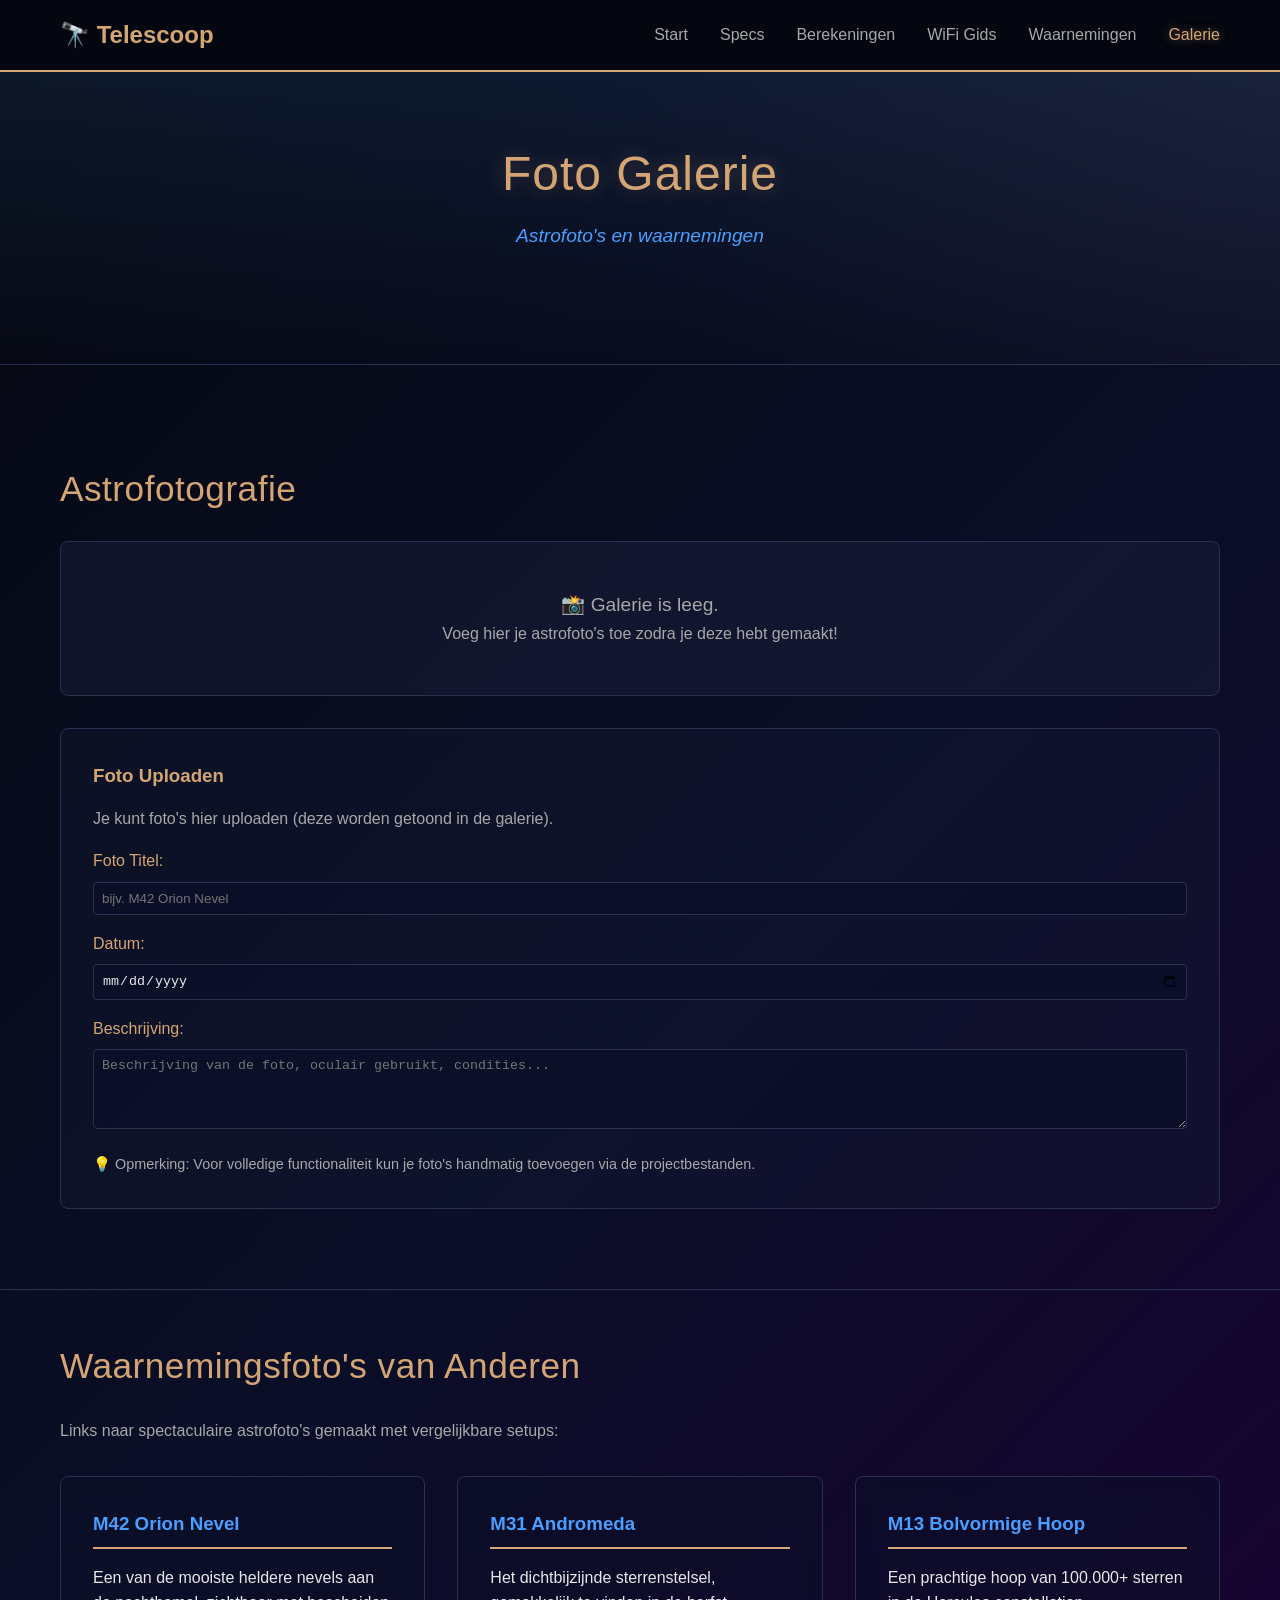
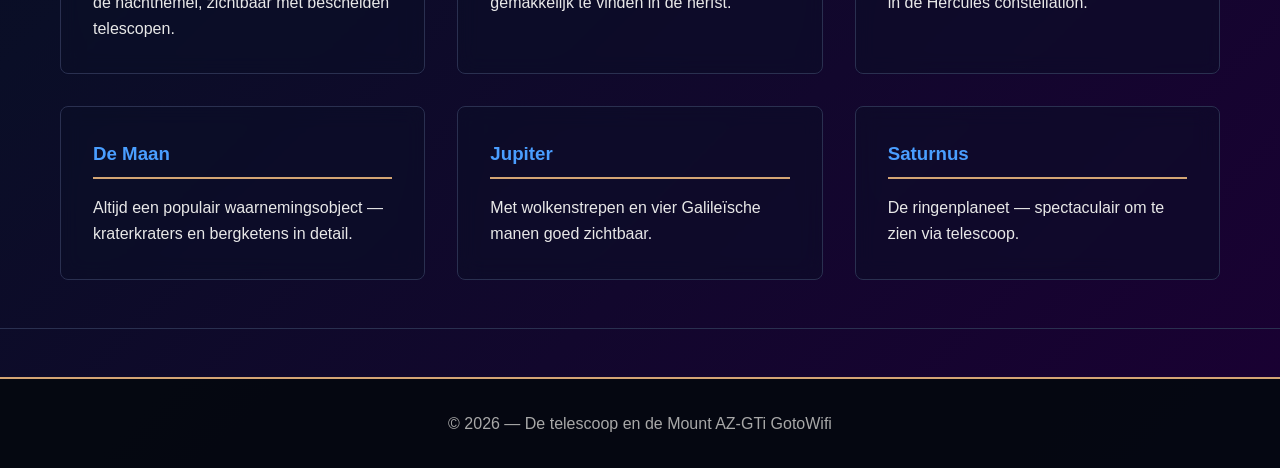
==== galerie.html @ b5322a61 "Initial telescoop-azgti site setup - Startpagina met specs overzicht - Berekeningen pagina (vergroti" ====
﻿<!DOCTYPE html>
<html lang="nl">
<head>
    <meta charset="UTF-8">
    <meta name="viewport" content="width=device-width, initial-scale=1.0">
    <title>Galerie — De telescoop en de Mount AZ-GTi GotoWifi</title>
    <link rel="stylesheet" href="css/style.css">
</head>
<body>
    <nav class="navbar">
        <div class="container">
            <div class="logo">🔭 Telescoop</div>
            <ul class="nav-links">
                <li><a href="index.html">Start</a></li>
                <li><a href="specs.html">Specs</a></li>
                <li><a href="berekeningen.html">Berekeningen</a></li>
                <li><a href="wifi-gids.html">WiFi Gids</a></li>
                <li><a href="waarnemingen.html">Waarnemingen</a></li>
                <li><a href="galerie.html" class="active">Galerie</a></li>
            </ul>
        </div>
    </nav>

    <header class="hero">
        <div class="container">
            <h1>Foto Galerie</h1>
            <p class="subtitle">Astrofoto's en waarnemingen</p>
        </div>
    </header>

    <main>
        <section>
            <div class="container">
                <h2>Astrofotografie</h2>

                <div style="background: rgba(26, 31, 58, 0.5); border: 1px solid var(--border-color); border-radius: 8px; padding: 3rem; text-align: center; color: var(--text-muted);">
                    <p style="font-size: 1.2rem;">📸 Galerie is leeg.</p>
                    <p>Voeg hier je astrofoto's toe zodra je deze hebt gemaakt!</p>
                </div>

                <div style="margin-top: 2rem; background: rgba(26, 31, 58, 0.3); border: 1px solid var(--border-color); border-radius: 8px; padding: 2rem;">
                    <h3 style="margin-bottom: 1rem; color: var(--accent-gold);">Foto Uploaden</h3>
                    <p style="color: var(--text-muted); margin-bottom: 1rem;">Je kunt foto's hier uploaden (deze worden getoond in de galerie).</p>
                    
                    <form id="photoForm" style="display: grid; gap: 1rem;">
                        <div>
                            <label for="photoTitle" style="display: block; margin-bottom: 0.5rem; color: var(--accent-gold);">Foto Titel:</label>
                            <input type="text" id="photoTitle" name="photoTitle" placeholder="bijv. M42 Orion Nevel" style="width: 100%; padding: 0.5rem; background: rgba(10, 14, 39, 0.8); border: 1px solid var(--border-color); color: var(--text-light); border-radius: 4px;">
                        </div>

                        <div>
                            <label for="photoDate" style="display: block; margin-bottom: 0.5rem; color: var(--accent-gold);">Datum:</label>
                            <input type="date" id="photoDate" name="photoDate" style="width: 100%; padding: 0.5rem; background: rgba(10, 14, 39, 0.8); border: 1px solid var(--border-color); color: var(--text-light); border-radius: 4px;">
                        </div>

                        <div>
                            <label for="photoDescription" style="display: block; margin-bottom: 0.5rem; color: var(--accent-gold);">Beschrijving:</label>
                            <textarea id="photoDescription" name="photoDescription" placeholder="Beschrijving van de foto, oculair gebruikt, condities..." style="width: 100%; padding: 0.5rem; background: rgba(10, 14, 39, 0.8); border: 1px solid var(--border-color); color: var(--text-light); border-radius: 4px; min-height: 80px;"></textarea>
                        </div>

                        <p style="font-size: 0.9rem; color: var(--text-muted);">💡 Opmerking: Voor volledige functionaliteit kun je foto's handmatig toevoegen via de projectbestanden.</p>
                    </form>
                </div>

                <div id="galleryList" style="margin-top: 2rem;"></div>
            </div>
        </section>

        <section>
            <div class="container">
                <h2>Waarnemingsfoto's van Anderen</h2>
                <p style="color: var(--text-muted); margin-bottom: 2rem;">Links naar spectaculaire astrofoto's gemaakt met vergelijkbare setups:</p>

                <div class="info-grid">
                    <div class="info-card">
                        <h3>M42 Orion Nevel</h3>
                        <p>Een van de mooiste heldere nevels aan de nachthemel, zichtbaar met bescheiden telescopen.</p>
                    </div>

                    <div class="info-card">
                        <h3>M31 Andromeda</h3>
                        <p>Het dichtbijzijnde sterrenstelsel, gemakkelijk te vinden in de herfst.</p>
                    </div>

                    <div class="info-card">
                        <h3>M13 Bolvormige Hoop</h3>
                        <p>Een prachtige hoop van 100.000+ sterren in de Hercules constellation.</p>
                    </div>

                    <div class="info-card">
                        <h3>De Maan</h3>
                        <p>Altijd een populair waarnemingsobject — kraterkraters en bergketens in detail.</p>
                    </div>

                    <div class="info-card">
                        <h3>Jupiter</h3>
                        <p>Met wolkenstrepen en vier Galileïsche manen goed zichtbaar.</p>
                    </div>

                    <div class="info-card">
                        <h3>Saturnus</h3>
                        <p>De ringenplaneet — spectaculair om te zien via telescoop.</p>
                    </div>
                </div>
            </div>
        </section>
    </main>

    <footer class="footer">
        <div class="container">
            <p>&copy; 2026 — De telescoop en de Mount AZ-GTi GotoWifi</p>
        </div>
    </footer>

    <script src="js/script.js"></script>
</body>
</html>
---- css/style.css ----
/* ===== DONKER NACHTMODUS THEMA ===== */

:root {
    --bg-dark: #0a0e27;
    --bg-darker: #050810;
    --bg-card: #1a1f3a;
    --accent-gold: #d4a574;
    --accent-blue: #4a9eff;
    --text-light: #e8e8e8;
    --text-muted: #a8a8a8;
    --border-color: #2a3050;
    --hover-bg: #242d4a;
}

* {
    margin: 0;
    padding: 0;
    box-sizing: border-box;
}

html {
    scroll-behavior: smooth;
}

body {
    font-family: 'Segoe UI', Tahoma, Geneva, Verdana, sans-serif;
    background: linear-gradient(135deg, var(--bg-darker) 0%, var(--bg-dark) 50%, #1a0033 100%);
    color: var(--text-light);
    line-height: 1.6;
    min-height: 100vh;
    display: flex;
    flex-direction: column;
}

.container {
    max-width: 1200px;
    margin: 0 auto;
    padding: 0 20px;
}

/* ===== NAVIGATIE ===== */

.navbar {
    background: rgba(5, 8, 16, 0.95);
    border-bottom: 2px solid var(--accent-gold);
    padding: 1rem 0;
    position: sticky;
    top: 0;
    z-index: 1000;
}

.navbar .container {
    display: flex;
    justify-content: space-between;
    align-items: center;
}

.logo {
    font-size: 1.5rem;
    font-weight: bold;
    color: var(--accent-gold);
}

.nav-links {
    display: flex;
    list-style: none;
    gap: 2rem;
}

.nav-links a {
    color: var(--text-muted);
    text-decoration: none;
    transition: color 0.3s ease;
    font-weight: 500;
}

.nav-links a:hover,
.nav-links a.active {
    color: var(--accent-gold);
    text-shadow: 0 0 10px rgba(212, 165, 116, 0.5);
}

/* ===== HERO SECTIE ===== */

.hero {
    background: linear-gradient(180deg, rgba(74, 158, 255, 0.1) 0%, transparent 100%),
                radial-gradient(circle at top right, rgba(212, 165, 116, 0.05) 0%, transparent 50%);
    padding: 4rem 0;
    text-align: center;
    border-bottom: 1px solid var(--border-color);
}

.hero h1 {
    font-size: 3rem;
    margin-bottom: 0.5rem;
    color: var(--accent-gold);
    text-shadow: 0 0 20px rgba(212, 165, 116, 0.3);
    font-weight: 300;
    letter-spacing: 1px;
}

.subtitle {
    font-size: 1.2rem;
    color: var(--accent-blue);
    margin-bottom: 3rem;
    font-style: italic;
}

.hero-specs {
    display: grid;
    grid-template-columns: repeat(auto-fit, minmax(250px, 1fr));
    gap: 2rem;
    margin-top: 2rem;
}

.spec-box {
    background: rgba(26, 31, 58, 0.6);
    border: 1px solid var(--border-color);
    border-radius: 8px;
    padding: 2rem;
    transition: all 0.3s ease;
    backdrop-filter: blur(10px);
}

.spec-box:hover {
    background: rgba(26, 31, 58, 0.9);
    border-color: var(--accent-gold);
    transform: translateY(-5px);
    box-shadow: 0 10px 30px rgba(212, 165, 116, 0.1);
}

.spec-icon {
    font-size: 2.5rem;
    margin-bottom: 1rem;
}

.spec-box h3 {
    color: var(--accent-gold);
    margin-bottom: 0.5rem;
}

.spec-box p {
    color: var(--text-muted);
    font-size: 0.95rem;
}

/* ===== MAIN CONTENT ===== */

main {
    flex: 1;
    padding: 3rem 0;
}

section {
    padding: 3rem 0;
    border-bottom: 1px solid var(--border-color);
}

h2 {
    font-size: 2.2rem;
    margin-bottom: 1.5rem;
    color: var(--accent-gold);
    font-weight: 300;
    letter-spacing: 0.5px;
}

h3 {
    color: var(--accent-blue);
    margin-bottom: 1rem;
}

/* ===== INTRO SECTIE ===== */

.intro {
    max-width: 800px;
    margin-left: auto;
    margin-right: auto;
}

.feature-list {
    list-style: none;
    margin-left: 0;
}

.feature-list li {
    padding: 0.75rem 0 0.75rem 2rem;
    position: relative;
    color: var(--text-muted);
}

.feature-list li::before {
    content: "✦";
    position: absolute;
    left: 0;
    color: var(--accent-gold);
    font-weight: bold;
}

/* ===== INFO GRID ===== */

.quick-info {
    background: rgba(26, 31, 58, 0.3);
}

.info-grid {
    display: grid;
    grid-template-columns: repeat(auto-fit, minmax(300px, 1fr));
    gap: 2rem;
}

.info-card {
    background: rgba(10, 14, 39, 0.5);
    border: 1px solid var(--border-color);
    border-radius: 8px;
    padding: 2rem;
    backdrop-filter: blur(10px);
    transition: all 0.3s ease;
}

.info-card:hover {
    background: rgba(26, 31, 58, 0.6);
    border-color: var(--accent-blue);
    box-shadow: 0 8px 20px rgba(74, 158, 255, 0.1);
}

.info-card h3 {
    color: var(--accent-blue);
    margin-bottom: 1rem;
    border-bottom: 2px solid var(--accent-gold);
    padding-bottom: 0.5rem;
}

.info-card ul {
    list-style: none;
}

.info-card li {
    padding: 0.5rem 0;
    color: var(--text-muted);
    padding-left: 1.5rem;
    position: relative;
}

.info-card li::before {
    content: "›";
    position: absolute;
    left: 0;
    color: var(--accent-gold);
    font-weight: bold;
    font-size: 1.2rem;
}

/* ===== CTA SECTIE ===== */

.cta {
    text-align: center;
    background: linear-gradient(135deg, rgba(74, 158, 255, 0.05) 0%, rgba(212, 165, 116, 0.05) 100%);
}

.cta-buttons {
    display: flex;
    gap: 1rem;
    justify-content: center;
    flex-wrap: wrap;
    margin-top: 2rem;
}

.btn {
    padding: 0.75rem 2rem;
    border-radius: 4px;
    text-decoration: none;
    font-weight: 500;
    transition: all 0.3s ease;
    border: 2px solid transparent;
    cursor: pointer;
}

.btn-primary {
    background: var(--accent-gold);
    color: var(--bg-dark);
    border-color: var(--accent-gold);
}

.btn-primary:hover {
    background: transparent;
    color: var(--accent-gold);
    box-shadow: 0 0 15px rgba(212, 165, 116, 0.3);
}

.btn-secondary {
    background: transparent;
    color: var(--accent-blue);
    border-color: var(--accent-blue);
}

.btn-secondary:hover {
    background: var(--accent-blue);
    color: var(--bg-dark);
    box-shadow: 0 0 15px rgba(74, 158, 255, 0.3);
}

/* ===== FOOTER ===== */

.footer {
    background: rgba(5, 8, 16, 0.95);
    border-top: 2px solid var(--accent-gold);
    padding: 2rem 0;
    text-align: center;
    color: var(--text-muted);
    margin-top: auto;
}

/* ===== RESPONSIVE ===== */

@media (max-width: 768px) {
    .hero h1 {
        font-size: 2rem;
    }

    .subtitle {
        font-size: 1rem;
    }

    .nav-links {
        gap: 1rem;
        font-size: 0.9rem;
    }

    h2 {
        font-size: 1.8rem;
    }

    .hero-specs {
        grid-template-columns: 1fr;
    }

    .info-grid {
        grid-template-columns: 1fr;
    }

    .cta-buttons {
        flex-direction: column;
    }

    .btn {
        width: 100%;
    }
}

/* ===== SCROLLBAR ===== */

::-webkit-scrollbar {
    width: 10px;
}

::-webkit-scrollbar-track {
    background: var(--bg-dark);
}

::-webkit-scrollbar-thumb {
    background: var(--accent-gold);
    border-radius: 5px;
}

::-webkit-scrollbar-thumb:hover {
    background: var(--accent-blue);
}
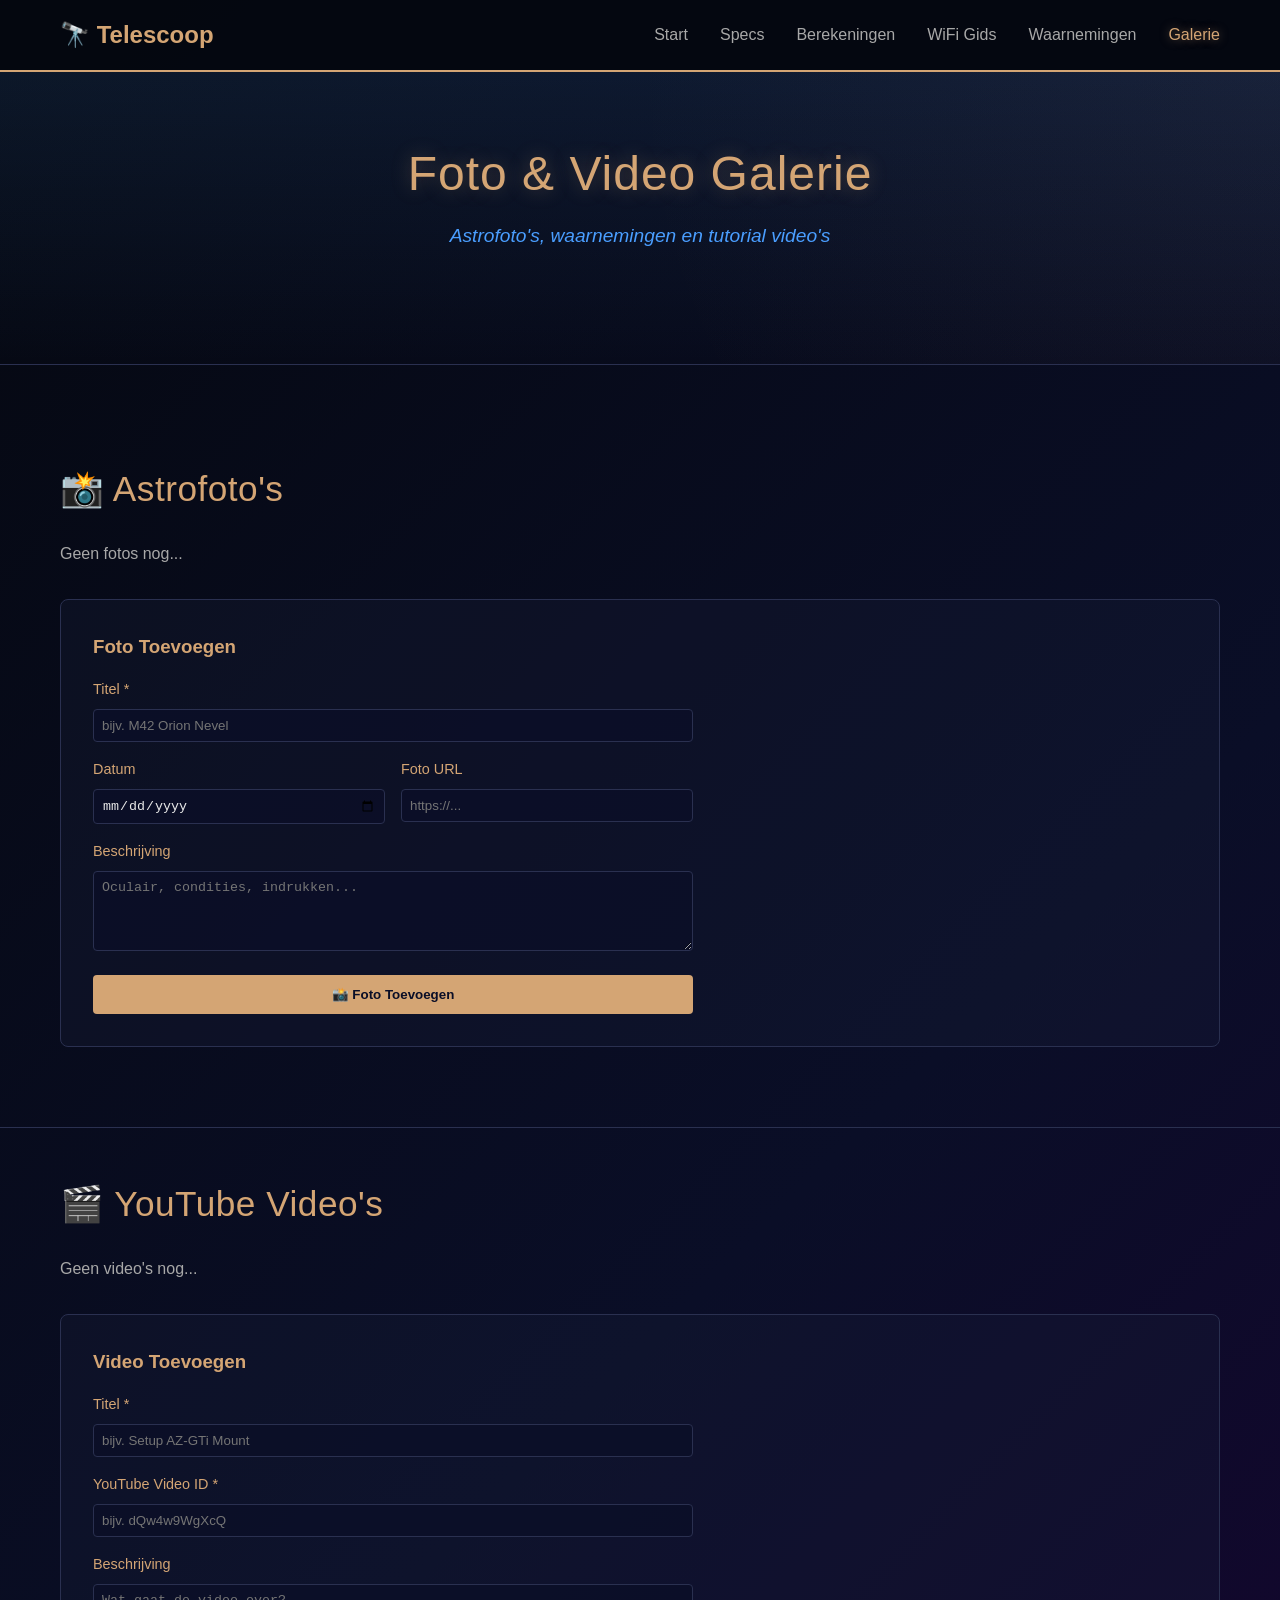
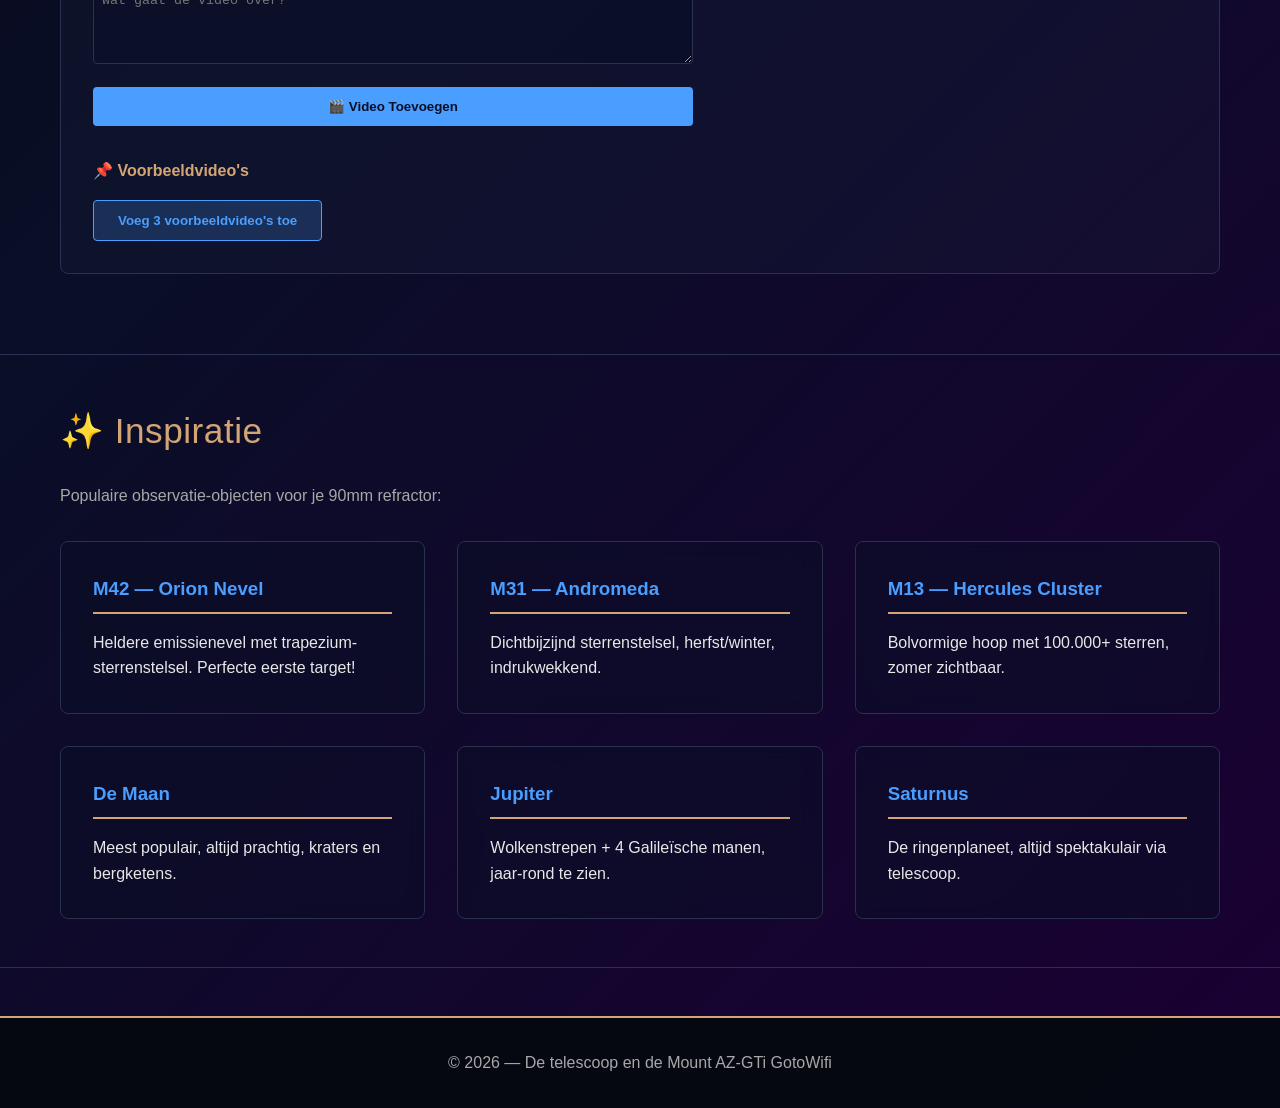
==== commit 780ec452: "Upgrade galerie met foto's en YouTube video's - Astrofoto's sectie met upload formulier - YouTube vi" ====
--- a/galerie.html
+++ b/galerie.html
@@ -5,6 +5,58 @@
     <meta name="viewport" content="width=device-width, initial-scale=1.0">
     <title>Galerie — De telescoop en de Mount AZ-GTi GotoWifi</title>
     <link rel="stylesheet" href="css/style.css">
+    <style>
+        .gallery-grid {
+            display: grid;
+            grid-template-columns: repeat(auto-fill, minmax(300px, 1fr));
+            gap: 2rem;
+            margin-bottom: 2rem;
+        }
+        .gallery-item {
+            background: rgba(26, 31, 58, 0.5);
+            border: 1px solid var(--border-color);
+            border-radius: 8px;
+            overflow: hidden;
+            transition: all 0.3s ease;
+        }
+        .gallery-item:hover {
+            transform: translateY(-5px);
+            border-color: var(--accent-gold);
+            box-shadow: 0 10px 30px rgba(212, 165, 116, 0.1);
+        }
+        .gallery-image, .gallery-video {
+            width: 100%;
+            height: 200px;
+            background: rgba(10, 14, 39, 0.8);
+            display: flex;
+            align-items: center;
+            justify-content: center;
+            font-size: 3rem;
+            overflow: hidden;
+        }
+        .gallery-image img, .gallery-video iframe {
+            width: 100%;
+            height: 100%;
+            object-fit: cover;
+        }
+        .gallery-info {
+            padding: 1rem;
+        }
+        .gallery-title {
+            color: var(--accent-gold);
+            margin-bottom: 0.5rem;
+            font-weight: bold;
+        }
+        .gallery-date {
+            color: var(--text-muted);
+            font-size: 0.85rem;
+            margin-bottom: 0.5rem;
+        }
+        .gallery-desc {
+            color: var(--text-muted);
+            font-size: 0.9rem;
+        }
+    </style>
 </head>
 <body>
     <nav class="navbar">
@@ -23,83 +75,111 @@
 
     <header class="hero">
         <div class="container">
-            <h1>Foto Galerie</h1>
-            <p class="subtitle">Astrofoto's en waarnemingen</p>
+            <h1>Foto & Video Galerie</h1>
+            <p class="subtitle">Astrofoto's, waarnemingen en tutorial video's</p>
         </div>
     </header>
 
     <main>
+        <!-- FOTOS SECTIE -->
         <section>
             <div class="container">
-                <h2>Astrofotografie</h2>
-
-                <div style="background: rgba(26, 31, 58, 0.5); border: 1px solid var(--border-color); border-radius: 8px; padding: 3rem; text-align: center; color: var(--text-muted);">
-                    <p style="font-size: 1.2rem;">📸 Galerie is leeg.</p>
-                    <p>Voeg hier je astrofoto's toe zodra je deze hebt gemaakt!</p>
-                </div>
-
-                <div style="margin-top: 2rem; background: rgba(26, 31, 58, 0.3); border: 1px solid var(--border-color); border-radius: 8px; padding: 2rem;">
-                    <h3 style="margin-bottom: 1rem; color: var(--accent-gold);">Foto Uploaden</h3>
-                    <p style="color: var(--text-muted); margin-bottom: 1rem;">Je kunt foto's hier uploaden (deze worden getoond in de galerie).</p>
-                    
-                    <form id="photoForm" style="display: grid; gap: 1rem;">
-                        <div>
-                            <label for="photoTitle" style="display: block; margin-bottom: 0.5rem; color: var(--accent-gold);">Foto Titel:</label>
-                            <input type="text" id="photoTitle" name="photoTitle" placeholder="bijv. M42 Orion Nevel" style="width: 100%; padding: 0.5rem; background: rgba(10, 14, 39, 0.8); border: 1px solid var(--border-color); color: var(--text-light); border-radius: 4px;">
-                        </div>
-
-                        <div>
-                            <label for="photoDate" style="display: block; margin-bottom: 0.5rem; color: var(--accent-gold);">Datum:</label>
-                            <input type="date" id="photoDate" name="photoDate" style="width: 100%; padding: 0.5rem; background: rgba(10, 14, 39, 0.8); border: 1px solid var(--border-color); color: var(--text-light); border-radius: 4px;">
-                        </div>
-
-                        <div>
-                            <label for="photoDescription" style="display: block; margin-bottom: 0.5rem; color: var(--accent-gold);">Beschrijving:</label>
-                            <textarea id="photoDescription" name="photoDescription" placeholder="Beschrijving van de foto, oculair gebruikt, condities..." style="width: 100%; padding: 0.5rem; background: rgba(10, 14, 39, 0.8); border: 1px solid var(--border-color); color: var(--text-light); border-radius: 4px; min-height: 80px;"></textarea>
-                        </div>
-
-                        <p style="font-size: 0.9rem; color: var(--text-muted);">💡 Opmerking: Voor volledige functionaliteit kun je foto's handmatig toevoegen via de projectbestanden.</p>
+                <h2>📸 Astrofoto's</h2>
+                <div id="photoList" class="gallery-grid"></div>
+
+                <div style="background: rgba(26, 31, 58, 0.3); border: 1px solid var(--border-color); border-radius: 8px; padding: 2rem; margin-bottom: 2rem;">
+                    <h3 style="margin-bottom: 1rem; color: var(--accent-gold);">Foto Toevoegen</h3>
+                    <form id="photoForm" style="display: grid; gap: 1rem; max-width: 600px;">
+                        <div>
+                            <label for="photoTitle" style="display: block; margin-bottom: 0.5rem; color: var(--accent-gold); font-size: 0.9rem;">Titel *</label>
+                            <input type="text" id="photoTitle" required placeholder="bijv. M42 Orion Nevel" style="width: 100%; padding: 0.5rem; background: rgba(10, 14, 39, 0.8); border: 1px solid var(--border-color); color: var(--text-light); border-radius: 4px;">
+                        </div>
+
+                        <div style="display: grid; grid-template-columns: 1fr 1fr; gap: 1rem;">
+                            <div>
+                                <label for="photoDate" style="display: block; margin-bottom: 0.5rem; color: var(--accent-gold); font-size: 0.9rem;">Datum</label>
+                                <input type="date" id="photoDate" style="width: 100%; padding: 0.5rem; background: rgba(10, 14, 39, 0.8); border: 1px solid var(--border-color); color: var(--text-light); border-radius: 4px;">
+                            </div>
+                            <div>
+                                <label for="photoUrl" style="display: block; margin-bottom: 0.5rem; color: var(--accent-gold); font-size: 0.9rem;">Foto URL</label>
+                                <input type="url" id="photoUrl" placeholder="https://..." style="width: 100%; padding: 0.5rem; background: rgba(10, 14, 39, 0.8); border: 1px solid var(--border-color); color: var(--text-light); border-radius: 4px;">
+                            </div>
+                        </div>
+
+                        <div>
+                            <label for="photoDesc" style="display: block; margin-bottom: 0.5rem; color: var(--accent-gold); font-size: 0.9rem;">Beschrijving</label>
+                            <textarea id="photoDesc" placeholder="Oculair, condities, indrukken..." style="width: 100%; padding: 0.5rem; background: rgba(10, 14, 39, 0.8); border: 1px solid var(--border-color); color: var(--text-light); border-radius: 4px; min-height: 80px;"></textarea>
+                        </div>
+
+                        <button type="submit" style="padding: 0.75rem 1.5rem; background: var(--accent-gold); color: var(--bg-dark); border: none; border-radius: 4px; font-weight: bold; cursor: pointer; align-self: start;">📸 Foto Toevoegen</button>
                     </form>
                 </div>
-
-                <div id="galleryList" style="margin-top: 2rem;"></div>
             </div>
         </section>
 
+        <!-- VIDEO SECTIE -->
         <section>
             <div class="container">
-                <h2>Waarnemingsfoto's van Anderen</h2>
-                <p style="color: var(--text-muted); margin-bottom: 2rem;">Links naar spectaculaire astrofoto's gemaakt met vergelijkbare setups:</p>
+                <h2>🎬 YouTube Video's</h2>
+                <div id="videoList" class="gallery-grid"></div>
+
+                <div style="background: rgba(26, 31, 58, 0.3); border: 1px solid var(--border-color); border-radius: 8px; padding: 2rem; margin-bottom: 2rem;">
+                    <h3 style="margin-bottom: 1rem; color: var(--accent-gold);">Video Toevoegen</h3>
+                    <form id="videoForm" style="display: grid; gap: 1rem; max-width: 600px;">
+                        <div>
+                            <label for="videoTitle" style="display: block; margin-bottom: 0.5rem; color: var(--accent-gold); font-size: 0.9rem;">Titel *</label>
+                            <input type="text" id="videoTitle" required placeholder="bijv. Setup AZ-GTi Mount" style="width: 100%; padding: 0.5rem; background: rgba(10, 14, 39, 0.8); border: 1px solid var(--border-color); color: var(--text-light); border-radius: 4px;">
+                        </div>
+
+                        <div>
+                            <label for="videoId" style="display: block; margin-bottom: 0.5rem; color: var(--accent-gold); font-size: 0.9rem;">YouTube Video ID *</label>
+                            <input type="text" id="videoId" required placeholder="bijv. dQw4w9WgXcQ" style="width: 100%; padding: 0.5rem; background: rgba(10, 14, 39, 0.8); border: 1px solid var(--border-color); color: var(--text-light); border-radius: 4px;">
+                        </div>
+
+                        <div>
+                            <label for="videoDesc" style="display: block; margin-bottom: 0.5rem; color: var(--accent-gold); font-size: 0.9rem;">Beschrijving</label>
+                            <textarea id="videoDesc" placeholder="Wat gaat de video over?" style="width: 100%; padding: 0.5rem; background: rgba(10, 14, 39, 0.8); border: 1px solid var(--border-color); color: var(--text-light); border-radius: 4px; min-height: 80px;"></textarea>
+                        </div>
+
+                        <button type="submit" style="padding: 0.75rem 1.5rem; background: var(--accent-blue); color: var(--bg-dark); border: none; border-radius: 4px; font-weight: bold; cursor: pointer; align-self: start;">🎬 Video Toevoegen</button>
+                    </form>
+
+                    <h4 style="margin-top: 2rem; color: var(--accent-gold); margin-bottom: 1rem;">📌 Voorbeeldvideo's</h4>
+                    <button onclick="addSampleVideos()" style="padding: 0.75rem 1.5rem; background: rgba(74, 158, 255, 0.2); color: var(--accent-blue); border: 1px solid var(--accent-blue); border-radius: 4px; font-weight: bold; cursor: pointer;">Voeg 3 voorbeeldvideo's toe</button>
+                </div>
+            </div>
+        </section>
+
+        <!-- INSPIRATIE SECTIE -->
+        <section>
+            <div class="container">
+                <h2>✨ Inspiratie</h2>
+                <p style="color: var(--text-muted); margin-bottom: 2rem;">Populaire observatie-objecten voor je 90mm refractor:</p>
 
                 <div class="info-grid">
                     <div class="info-card">
-                        <h3>M42 Orion Nevel</h3>
-                        <p>Een van de mooiste heldere nevels aan de nachthemel, zichtbaar met bescheiden telescopen.</p>
-                    </div>
-
-                    <div class="info-card">
-                        <h3>M31 Andromeda</h3>
-                        <p>Het dichtbijzijnde sterrenstelsel, gemakkelijk te vinden in de herfst.</p>
-                    </div>
-
-                    <div class="info-card">
-                        <h3>M13 Bolvormige Hoop</h3>
-                        <p>Een prachtige hoop van 100.000+ sterren in de Hercules constellation.</p>
-                    </div>
-
+                        <h3>M42 — Orion Nevel</h3>
+                        <p>Heldere emissienevel met trapezium-sterrenstelsel. Perfecte eerste target!</p>
+                    </div>
+                    <div class="info-card">
+                        <h3>M31 — Andromeda</h3>
+                        <p>Dichtbijzijnd sterrenstelsel, herfst/winter, indrukwekkend.</p>
+                    </div>
+                    <div class="info-card">
+                        <h3>M13 — Hercules Cluster</h3>
+                        <p>Bolvormige hoop met 100.000+ sterren, zomer zichtbaar.</p>
+                    </div>
                     <div class="info-card">
                         <h3>De Maan</h3>
-                        <p>Altijd een populair waarnemingsobject — kraterkraters en bergketens in detail.</p>
-                    </div>
-
+                        <p>Meest populair, altijd prachtig, kraters en bergketens.</p>
+                    </div>
                     <div class="info-card">
                         <h3>Jupiter</h3>
-                        <p>Met wolkenstrepen en vier Galileïsche manen goed zichtbaar.</p>
-                    </div>
-
+                        <p>Wolkenstrepen + 4 Galileïsche manen, jaar-rond te zien.</p>
+                    </div>
                     <div class="info-card">
                         <h3>Saturnus</h3>
-                        <p>De ringenplaneet — spectaculair om te zien via telescoop.</p>
+                        <p>De ringenplaneet, altijd spektakulair via telescoop.</p>
                     </div>
                 </div>
             </div>
@@ -112,6 +192,86 @@
         </div>
     </footer>
 
+    <script>
+        document.getElementById('photoForm').addEventListener('submit', function(e) {
+            e.preventDefault();
+            const photo = {
+                type: 'photo',
+                title: document.getElementById('photoTitle').value,
+                date: document.getElementById('photoDate').value,
+                url: document.getElementById('photoUrl').value || '[data-uri]',
+                desc: document.getElementById('photoDesc').value
+            };
+            let media = JSON.parse(localStorage.getItem('telescopeMedia') || '[]');
+            media.push(photo);
+            localStorage.setItem('telescopeMedia', JSON.stringify(media));
+            this.reset();
+            displayPhotos();
+            alert('✓ Foto toegevoegd!');
+        });
+
+        document.getElementById('videoForm').addEventListener('submit', function(e) {
+            e.preventDefault();
+            const video = {
+                type: 'video',
+                title: document.getElementById('videoTitle').value,
+                id: document.getElementById('videoId').value,
+                desc: document.getElementById('videoDesc').value
+            };
+            let media = JSON.parse(localStorage.getItem('telescopeMedia') || '[]');
+            media.push(video);
+            localStorage.setItem('telescopeMedia', JSON.stringify(media));
+            this.reset();
+            displayVideos();
+            alert('✓ Video toegevoegd!');
+        });
+
+        function displayPhotos() {
+            const media = JSON.parse(localStorage.getItem('telescopeMedia') || '[]');
+            const photos = media.filter(m => m.type === 'photo');
+            let html = '';
+            photos.forEach((p, idx) => {
+                html += '<div class="gallery-item"><div class="gallery-image"><img src="' + p.url + '" alt="' + p.title + '"></div><div class="gallery-info"><div class="gallery-title">' + p.title + '</div>' + (p.date ? '<div class="gallery-date">📅 ' + p.date + '</div>' : '') + '<div class="gallery-desc">' + p.desc + '</div><button onclick="deleteMedia(' + idx + ')" style="margin-top: 0.5rem; padding: 0.3rem 0.8rem; background: rgba(255,100,100,0.2); color: #ff6464; border: 1px solid #ff6464; border-radius: 3px; cursor: pointer; font-size: 0.85rem;">🗑️</button></div></div>';
+            });
+            document.getElementById('photoList').innerHTML = html || '<p style="color: var(--text-muted); grid-column: 1/-1;">Geen fotos nog...</p>';
+        }
+
+        function displayVideos() {
+            const media = JSON.parse(localStorage.getItem('telescopeMedia') || '[]');
+            const videos = media.filter(m => m.type === 'video');
+            let html = '';
+            videos.forEach((v, idx) => {
+                html += '<div class="gallery-item"><div class="gallery-video"><iframe src="https://www.youtube.com/embed/' + v.id + '" frameborder="0" allow="accelerometer; autoplay; clipboard-write; encrypted-media; gyroscope; picture-in-picture" allowfullscreen></iframe></div><div class="gallery-info"><div class="gallery-title">' + v.title + '</div><div class="gallery-desc">' + v.desc + '</div><button onclick="deleteMedia(' + idx + ')" style="margin-top: 0.5rem; padding: 0.3rem 0.8rem; background: rgba(255,100,100,0.2); color: #ff6464; border: 1px solid #ff6464; border-radius: 3px; cursor: pointer; font-size: 0.85rem;">🗑️</button></div></div>';
+            });
+            document.getElementById('videoList').innerHTML = html || '<p style="color: var(--text-muted); grid-column: 1/-1;">Geen video\'s nog...</p>';
+        }
+
+        function deleteMedia(idx) {
+            if (!confirm('Verwijderen?')) return;
+            let media = JSON.parse(localStorage.getItem('telescopeMedia') || '[]');
+            media.splice(idx, 1);
+            localStorage.setItem('telescopeMedia', JSON.stringify(media));
+            displayPhotos();
+            displayVideos();
+        }
+
+        function addSampleVideos() {
+            const samples = [
+                {type: 'video', title: 'AZ-GTi GoTo Mount Setup', id: 'jNgP6d9HraI', desc: 'Hoe zet je de WiFi mount op'},
+                {type: 'video', title: 'M42 Orion Waarneming', id: 'dQw4w9WgXcQ', desc: 'Live waarneming van de Orion nevel'},
+                {type: 'video', title: 'Maanwaarneming met Refractor', id: 'jNgP6d9HraI', desc: 'Maan details en kraters in 4K'}
+            ];
+            let media = JSON.parse(localStorage.getItem('telescopeMedia') || '[]');
+            media.push(...samples);
+            localStorage.setItem('telescopeMedia', JSON.stringify(media));
+            alert('✓ 3 voorbeeldvideo\'s toegevoegd!');
+            displayVideos();
+        }
+
+        displayPhotos();
+        displayVideos();
+    </script>
+
     <script src="js/script.js"></script>
 </body>
 </html>
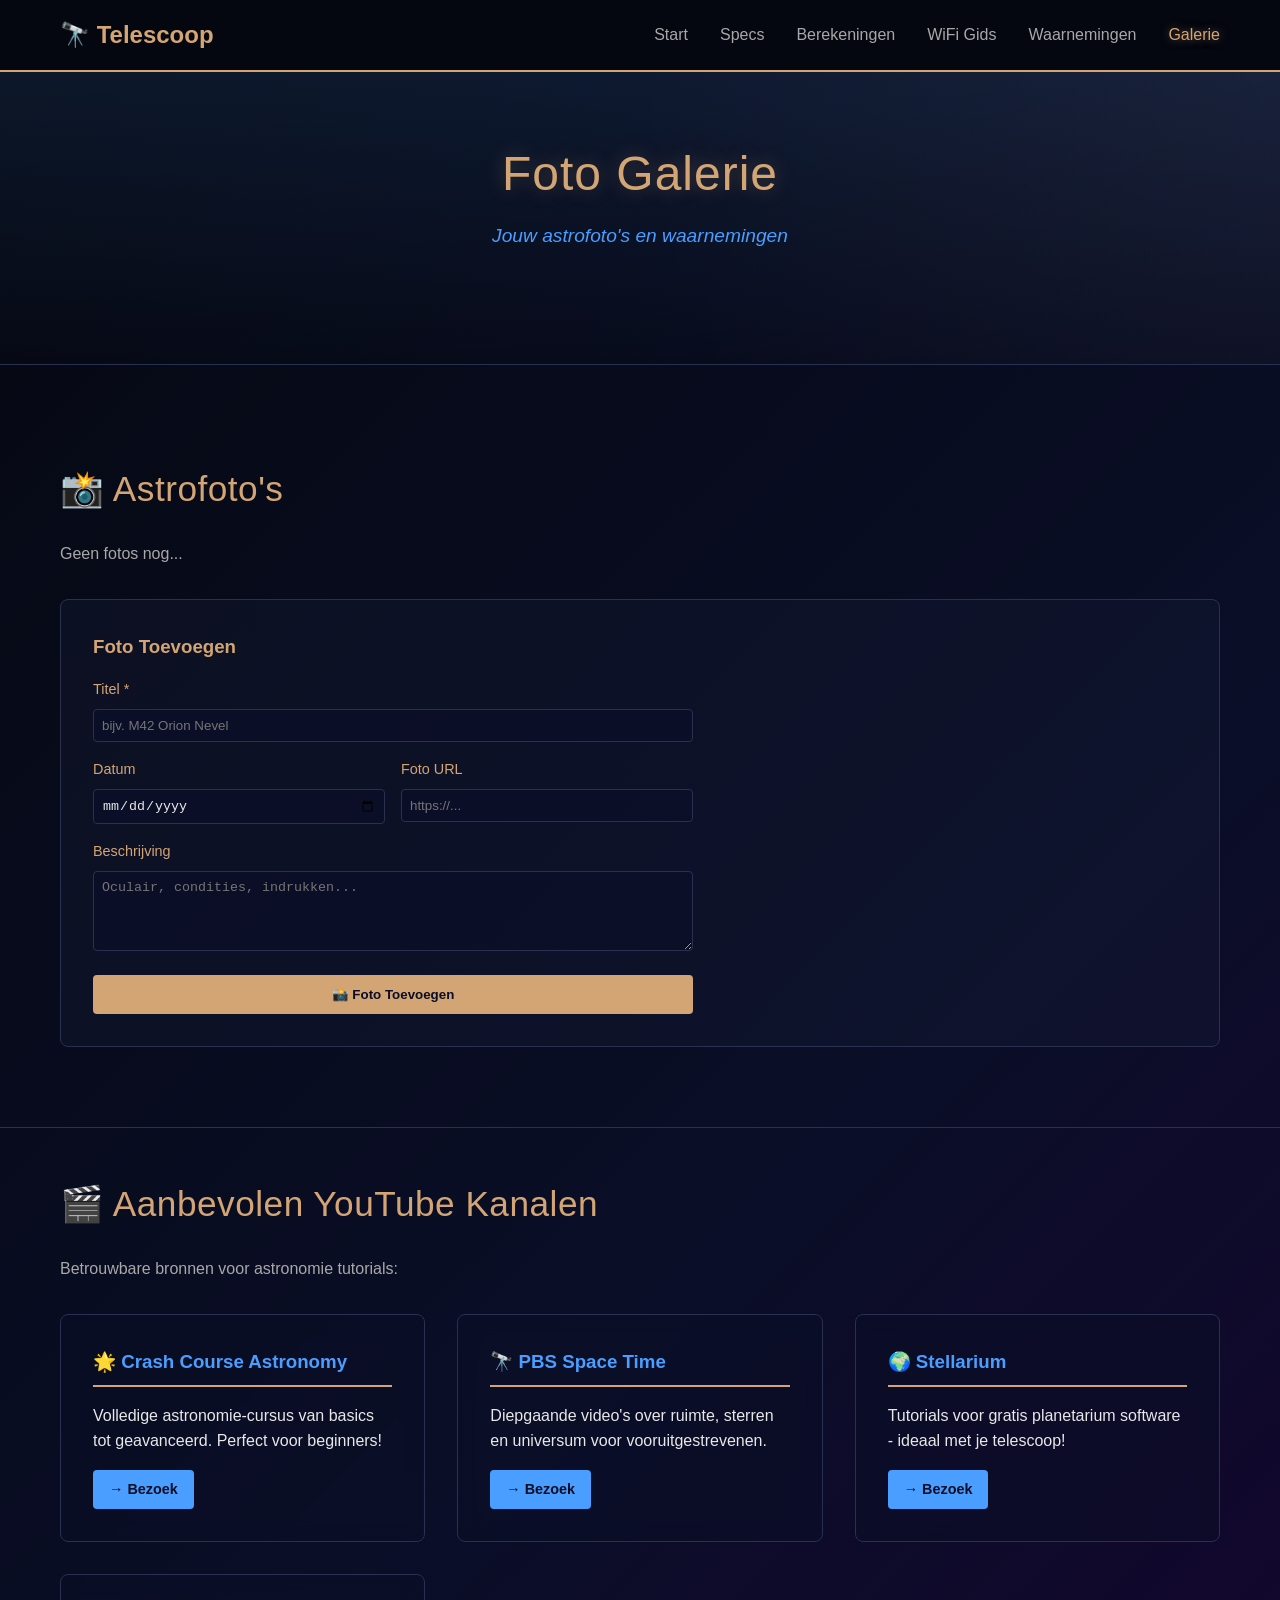
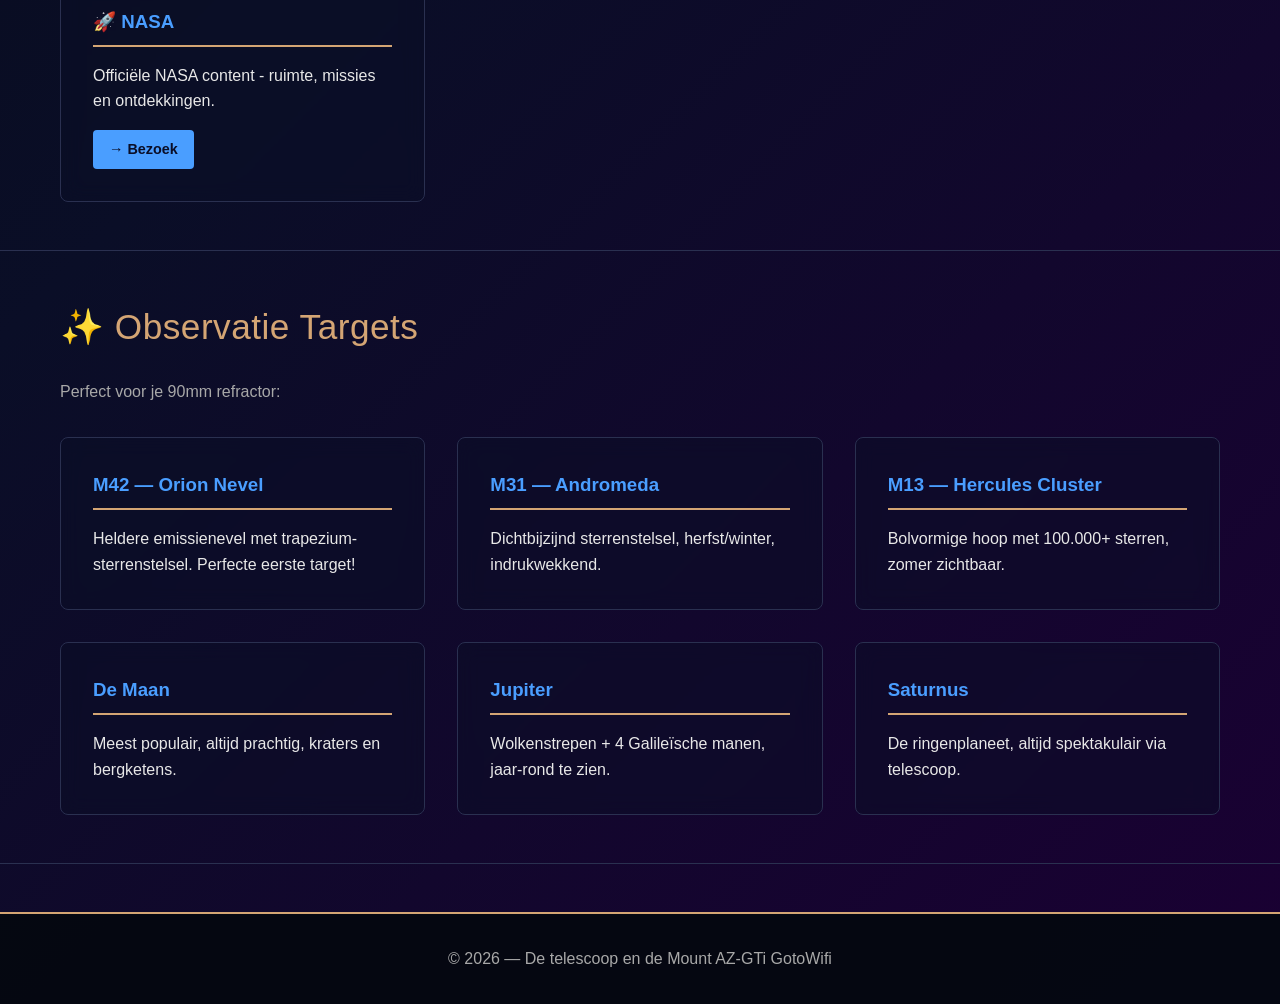
==== commit 7a288cba: "Simplify galerie - remove video embeds, add working YouTube links - Remove broken video ID guessing " ====
--- a/galerie.html
+++ b/galerie.html
@@ -1,4 +1,4 @@
-﻿<!DOCTYPE html>
+<!DOCTYPE html>
 <html lang="nl">
 <head>
     <meta charset="UTF-8">
@@ -24,7 +24,7 @@
             border-color: var(--accent-gold);
             box-shadow: 0 10px 30px rgba(212, 165, 116, 0.1);
         }
-        .gallery-image, .gallery-video {
+        .gallery-image {
             width: 100%;
             height: 200px;
             background: rgba(10, 14, 39, 0.8);
@@ -34,7 +34,7 @@
             font-size: 3rem;
             overflow: hidden;
         }
-        .gallery-image img, .gallery-video iframe {
+        .gallery-image img {
             width: 100%;
             height: 100%;
             object-fit: cover;
@@ -75,8 +75,8 @@
 
     <header class="hero">
         <div class="container">
-            <h1>Foto & Video Galerie</h1>
-            <p class="subtitle">Astrofoto's, waarnemingen en tutorial video's</p>
+            <h1>Foto Galerie</h1>
+            <p class="subtitle">Jouw astrofoto's en waarnemingen</p>
         </div>
     </header>
 
@@ -117,35 +117,33 @@
             </div>
         </section>
 
-        <!-- VIDEO SECTIE -->
+        <!-- YOUTUBE KANALEN SECTIE -->
         <section>
             <div class="container">
-                <h2>🎬 YouTube Video's</h2>
-                <div id="videoList" class="gallery-grid"></div>
-
-                <div style="background: rgba(26, 31, 58, 0.3); border: 1px solid var(--border-color); border-radius: 8px; padding: 2rem; margin-bottom: 2rem;">
-                    <h3 style="margin-bottom: 1rem; color: var(--accent-gold);">Video Toevoegen</h3>
-                    <form id="videoForm" style="display: grid; gap: 1rem; max-width: 600px;">
-                        <div>
-                            <label for="videoTitle" style="display: block; margin-bottom: 0.5rem; color: var(--accent-gold); font-size: 0.9rem;">Titel *</label>
-                            <input type="text" id="videoTitle" required placeholder="bijv. Setup AZ-GTi Mount" style="width: 100%; padding: 0.5rem; background: rgba(10, 14, 39, 0.8); border: 1px solid var(--border-color); color: var(--text-light); border-radius: 4px;">
-                        </div>
-
-                        <div>
-                            <label for="videoId" style="display: block; margin-bottom: 0.5rem; color: var(--accent-gold); font-size: 0.9rem;">YouTube Video ID *</label>
-                            <input type="text" id="videoId" required placeholder="bijv. dQw4w9WgXcQ" style="width: 100%; padding: 0.5rem; background: rgba(10, 14, 39, 0.8); border: 1px solid var(--border-color); color: var(--text-light); border-radius: 4px;">
-                        </div>
-
-                        <div>
-                            <label for="videoDesc" style="display: block; margin-bottom: 0.5rem; color: var(--accent-gold); font-size: 0.9rem;">Beschrijving</label>
-                            <textarea id="videoDesc" placeholder="Wat gaat de video over?" style="width: 100%; padding: 0.5rem; background: rgba(10, 14, 39, 0.8); border: 1px solid var(--border-color); color: var(--text-light); border-radius: 4px; min-height: 80px;"></textarea>
-                        </div>
-
-                        <button type="submit" style="padding: 0.75rem 1.5rem; background: var(--accent-blue); color: var(--bg-dark); border: none; border-radius: 4px; font-weight: bold; cursor: pointer; align-self: start;">🎬 Video Toevoegen</button>
-                    </form>
-
-                    <h4 style="margin-top: 2rem; color: var(--accent-gold); margin-bottom: 1rem;">📌 Voorbeeldvideo's</h4>
-                    <button onclick="addSampleVideos()" style="padding: 0.75rem 1.5rem; background: rgba(74, 158, 255, 0.2); color: var(--accent-blue); border: 1px solid var(--accent-blue); border-radius: 4px; font-weight: bold; cursor: pointer;">Voeg 3 voorbeeldvideo's toe</button>
+                <h2>🎬 Aanbevolen YouTube Kanalen</h2>
+                <p style="color: var(--text-muted); margin-bottom: 2rem;">Betrouwbare bronnen voor astronomie tutorials:</p>
+
+                <div class="info-grid">
+                    <div class="info-card">
+                        <h3>🌟 Crash Course Astronomy</h3>
+                        <p>Volledige astronomie-cursus van basics tot geavanceerd. Perfect voor beginners!</p>
+                        <a href="https://www.youtube.com/@crashcourse" target="_blank" style="display: inline-block; margin-top: 1rem; padding: 0.5rem 1rem; background: var(--accent-blue); color: var(--bg-dark); border-radius: 4px; text-decoration: none; font-weight: bold; font-size: 0.9rem;">→ Bezoek</a>
+                    </div>
+                    <div class="info-card">
+                        <h3>🔭 PBS Space Time</h3>
+                        <p>Diepgaande video's over ruimte, sterren en universum voor vooruitgestrevenen.</p>
+                        <a href="https://www.youtube.com/@pbsspacetime" target="_blank" style="display: inline-block; margin-top: 1rem; padding: 0.5rem 1rem; background: var(--accent-blue); color: var(--bg-dark); border-radius: 4px; text-decoration: none; font-weight: bold; font-size: 0.9rem;">→ Bezoek</a>
+                    </div>
+                    <div class="info-card">
+                        <h3>🌍 Stellarium</h3>
+                        <p>Tutorials voor gratis planetarium software - ideaal met je telescoop!</p>
+                        <a href="https://www.youtube.com/@stellarium_org" target="_blank" style="display: inline-block; margin-top: 1rem; padding: 0.5rem 1rem; background: var(--accent-blue); color: var(--bg-dark); border-radius: 4px; text-decoration: none; font-weight: bold; font-size: 0.9rem;">→ Bezoek</a>
+                    </div>
+                    <div class="info-card">
+                        <h3>🚀 NASA</h3>
+                        <p>Officiële NASA content - ruimte, missies en ontdekkingen.</p>
+                        <a href="https://www.youtube.com/@nasa" target="_blank" style="display: inline-block; margin-top: 1rem; padding: 0.5rem 1rem; background: var(--accent-blue); color: var(--bg-dark); border-radius: 4px; text-decoration: none; font-weight: bold; font-size: 0.9rem;">→ Bezoek</a>
+                    </div>
                 </div>
             </div>
         </section>
@@ -153,8 +151,8 @@
         <!-- INSPIRATIE SECTIE -->
         <section>
             <div class="container">
-                <h2>✨ Inspiratie</h2>
-                <p style="color: var(--text-muted); margin-bottom: 2rem;">Populaire observatie-objecten voor je 90mm refractor:</p>
+                <h2>✨ Observatie Targets</h2>
+                <p style="color: var(--text-muted); margin-bottom: 2rem;">Perfect voor je 90mm refractor:</p>
 
                 <div class="info-grid">
                     <div class="info-card">
@@ -210,22 +208,6 @@
             alert('✓ Foto toegevoegd!');
         });
 
-        document.getElementById('videoForm').addEventListener('submit', function(e) {
-            e.preventDefault();
-            const video = {
-                type: 'video',
-                title: document.getElementById('videoTitle').value,
-                id: document.getElementById('videoId').value,
-                desc: document.getElementById('videoDesc').value
-            };
-            let media = JSON.parse(localStorage.getItem('telescopeMedia') || '[]');
-            media.push(video);
-            localStorage.setItem('telescopeMedia', JSON.stringify(media));
-            this.reset();
-            displayVideos();
-            alert('✓ Video toegevoegd!');
-        });
-
         function displayPhotos() {
             const media = JSON.parse(localStorage.getItem('telescopeMedia') || '[]');
             const photos = media.filter(m => m.type === 'photo');
@@ -236,40 +218,15 @@
             document.getElementById('photoList').innerHTML = html || '<p style="color: var(--text-muted); grid-column: 1/-1;">Geen fotos nog...</p>';
         }
 
-        function displayVideos() {
-            const media = JSON.parse(localStorage.getItem('telescopeMedia') || '[]');
-            const videos = media.filter(m => m.type === 'video');
-            let html = '';
-            videos.forEach((v, idx) => {
-                html += '<div class="gallery-item"><div class="gallery-video"><iframe src="https://www.youtube.com/embed/' + v.id + '" frameborder="0" allow="accelerometer; autoplay; clipboard-write; encrypted-media; gyroscope; picture-in-picture" allowfullscreen></iframe></div><div class="gallery-info"><div class="gallery-title">' + v.title + '</div><div class="gallery-desc">' + v.desc + '</div><button onclick="deleteMedia(' + idx + ')" style="margin-top: 0.5rem; padding: 0.3rem 0.8rem; background: rgba(255,100,100,0.2); color: #ff6464; border: 1px solid #ff6464; border-radius: 3px; cursor: pointer; font-size: 0.85rem;">🗑️</button></div></div>';
-            });
-            document.getElementById('videoList').innerHTML = html || '<p style="color: var(--text-muted); grid-column: 1/-1;">Geen video\'s nog...</p>';
-        }
-
         function deleteMedia(idx) {
             if (!confirm('Verwijderen?')) return;
             let media = JSON.parse(localStorage.getItem('telescopeMedia') || '[]');
             media.splice(idx, 1);
             localStorage.setItem('telescopeMedia', JSON.stringify(media));
             displayPhotos();
-            displayVideos();
-        }
-
-        function addSampleVideos() {
-            const samples = [
-                {type: 'video', title: 'AZ-GTi GoTo Mount Setup', id: 'jNgP6d9HraI', desc: 'Hoe zet je de WiFi mount op'},
-                {type: 'video', title: 'M42 Orion Waarneming', id: 'dQw4w9WgXcQ', desc: 'Live waarneming van de Orion nevel'},
-                {type: 'video', title: 'Maanwaarneming met Refractor', id: 'jNgP6d9HraI', desc: 'Maan details en kraters in 4K'}
-            ];
-            let media = JSON.parse(localStorage.getItem('telescopeMedia') || '[]');
-            media.push(...samples);
-            localStorage.setItem('telescopeMedia', JSON.stringify(media));
-            alert('✓ 3 voorbeeldvideo\'s toegevoegd!');
-            displayVideos();
         }
 
         displayPhotos();
-        displayVideos();
     </script>
 
     <script src="js/script.js"></script>
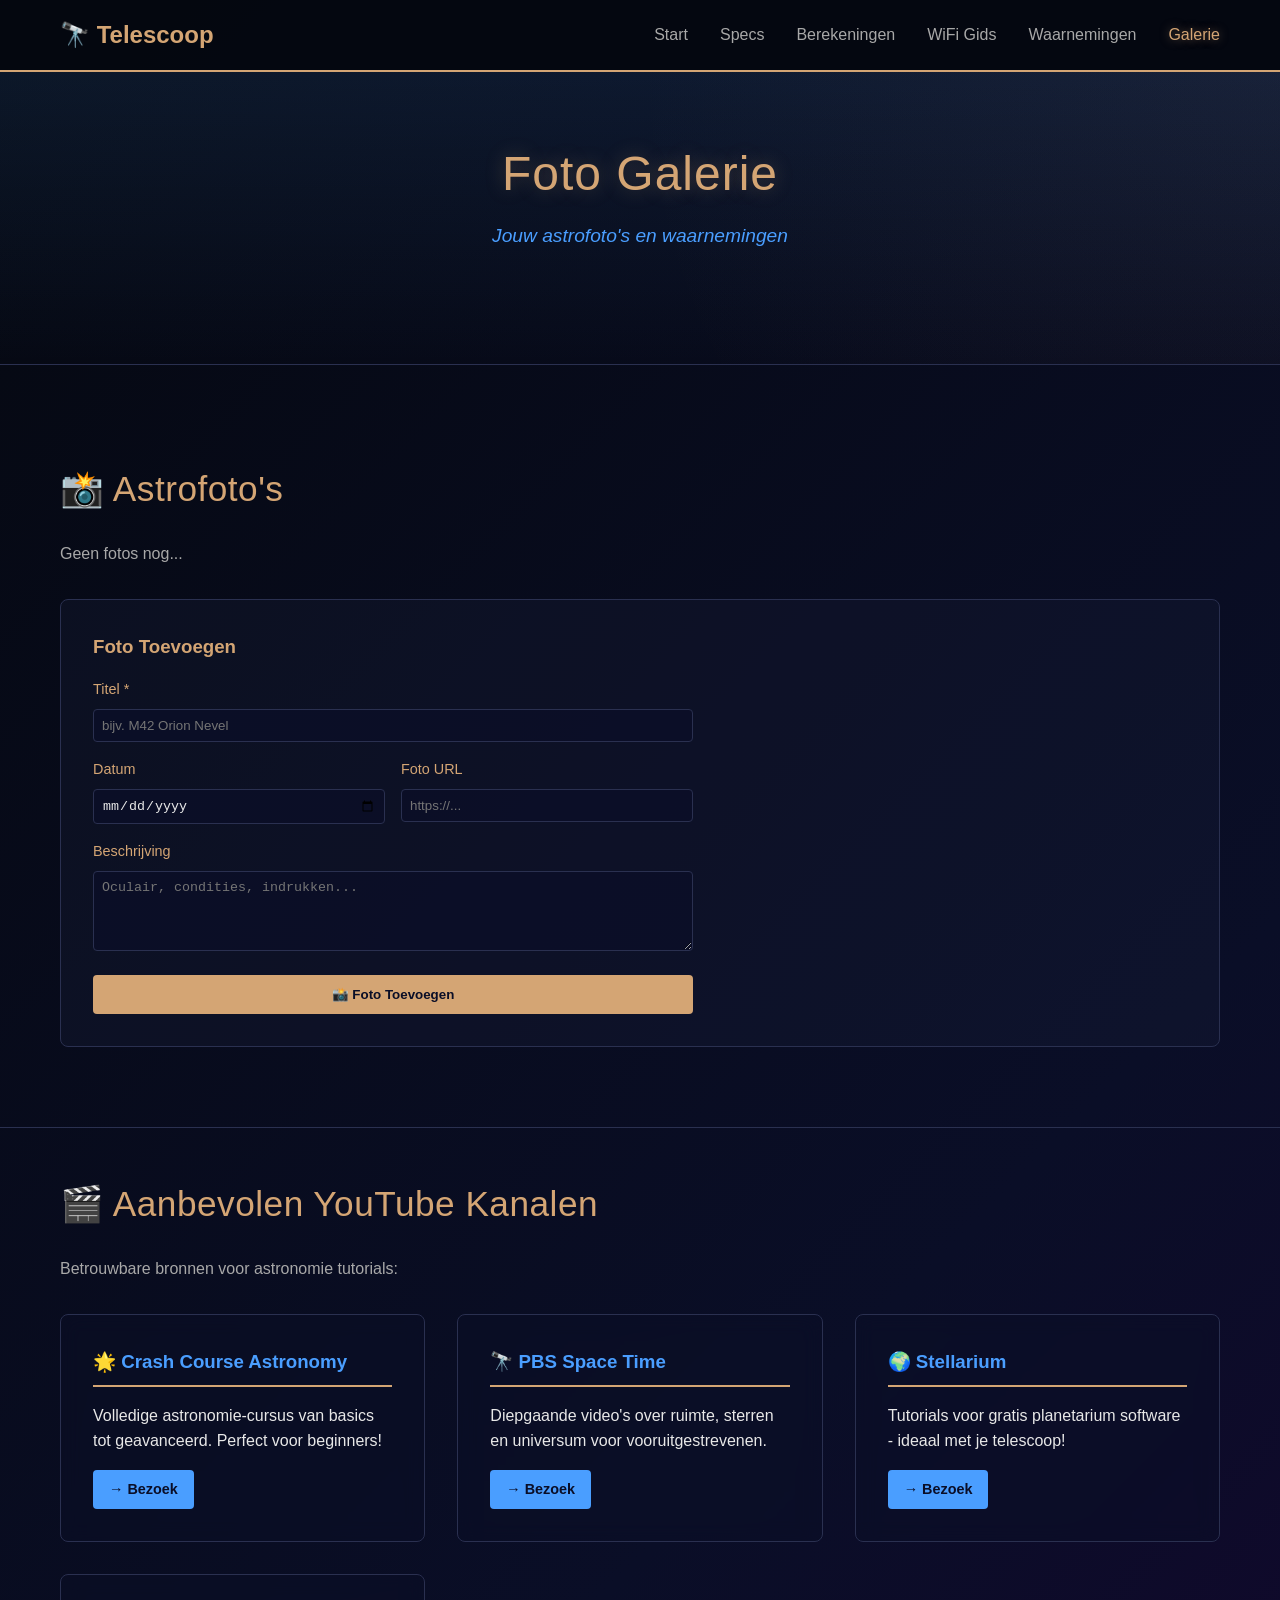
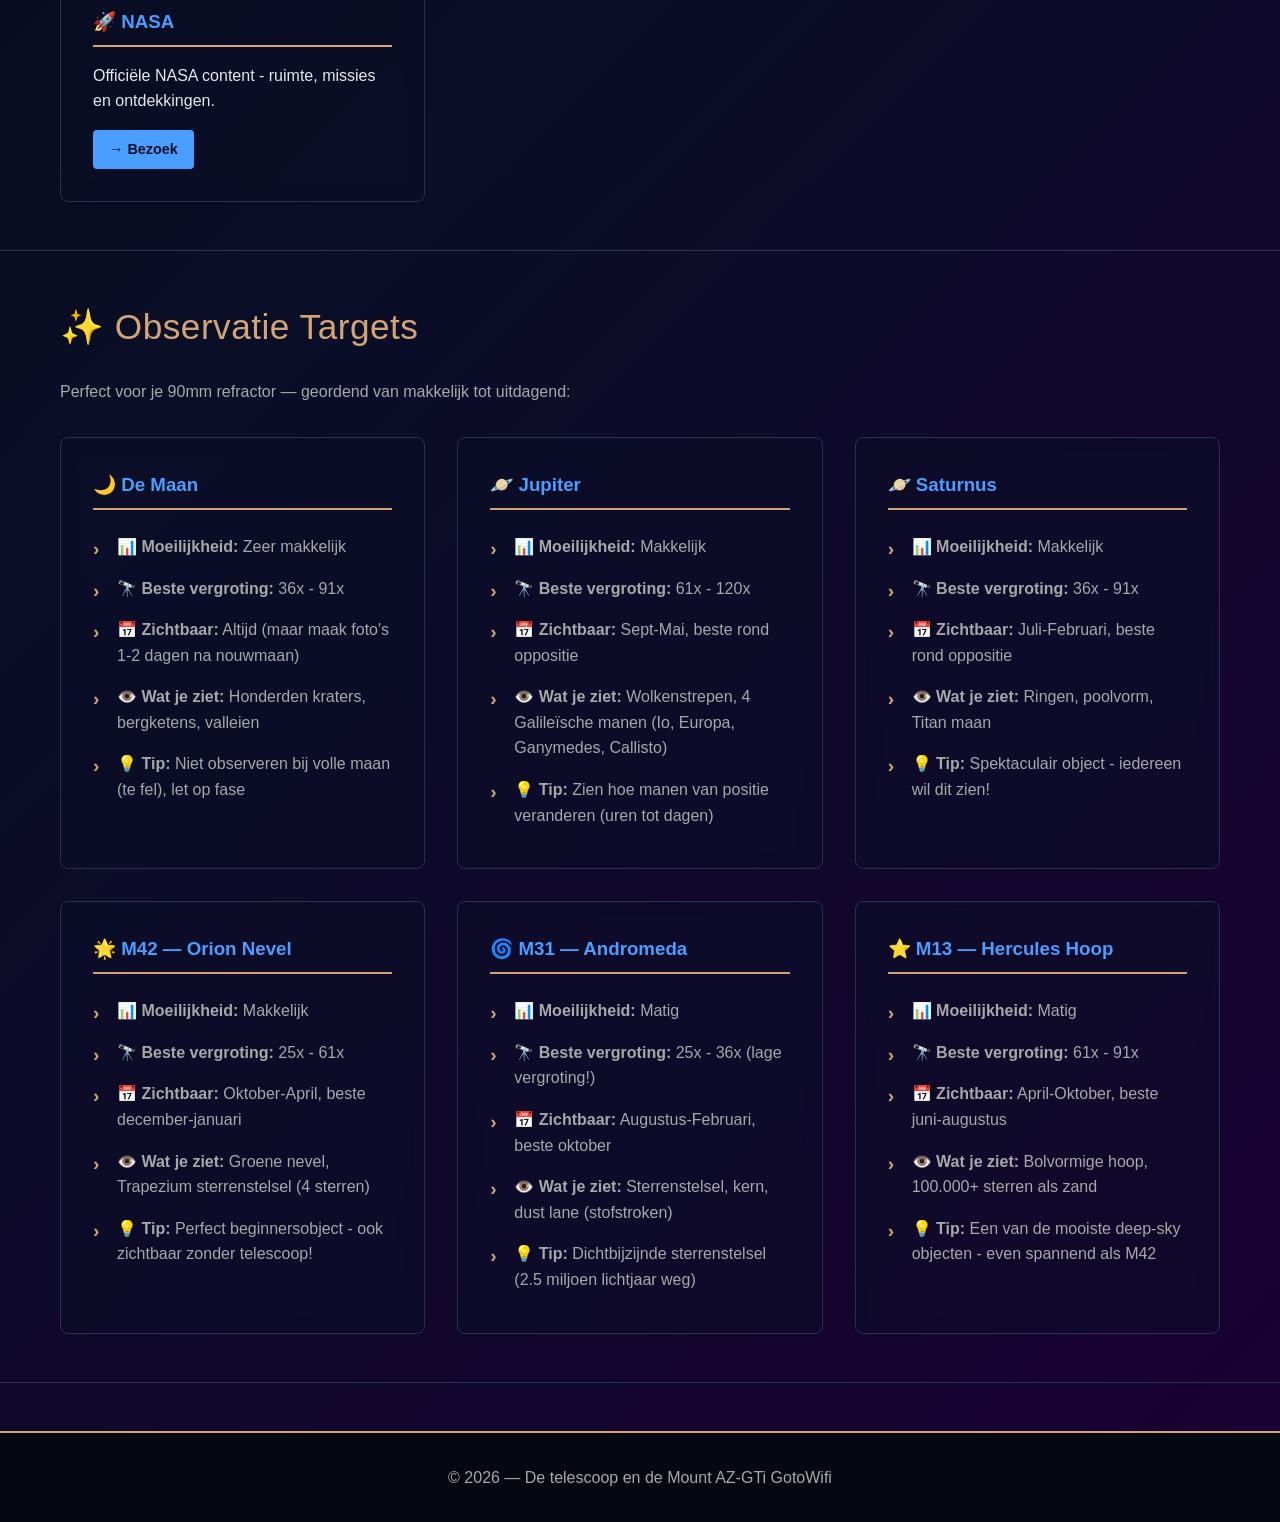
==== commit 0ff5acfe: "Add detailed observatie target guide - Moeilijkheidsgraad per object - Beste vergroting voor elk obj" ====
--- a/galerie.html
+++ b/galerie.html
@@ -148,36 +148,77 @@
             </div>
         </section>
 
-        <!-- INSPIRATIE SECTIE -->
+        <!-- OBSERVATIE TARGETS SECTIE -->
         <section>
             <div class="container">
                 <h2>✨ Observatie Targets</h2>
-                <p style="color: var(--text-muted); margin-bottom: 2rem;">Perfect voor je 90mm refractor:</p>
+                <p style="color: var(--text-muted); margin-bottom: 2rem;">Perfect voor je 90mm refractor — geordend van makkelijk tot uitdagend:</p>
 
                 <div class="info-grid">
                     <div class="info-card">
-                        <h3>M42 — Orion Nevel</h3>
-                        <p>Heldere emissienevel met trapezium-sterrenstelsel. Perfecte eerste target!</p>
-                    </div>
-                    <div class="info-card">
-                        <h3>M31 — Andromeda</h3>
-                        <p>Dichtbijzijnd sterrenstelsel, herfst/winter, indrukwekkend.</p>
-                    </div>
-                    <div class="info-card">
-                        <h3>M13 — Hercules Cluster</h3>
-                        <p>Bolvormige hoop met 100.000+ sterren, zomer zichtbaar.</p>
-                    </div>
-                    <div class="info-card">
-                        <h3>De Maan</h3>
-                        <p>Meest populair, altijd prachtig, kraters en bergketens.</p>
-                    </div>
-                    <div class="info-card">
-                        <h3>Jupiter</h3>
-                        <p>Wolkenstrepen + 4 Galileïsche manen, jaar-rond te zien.</p>
-                    </div>
-                    <div class="info-card">
-                        <h3>Saturnus</h3>
-                        <p>De ringenplaneet, altijd spektakulair via telescoop.</p>
+                        <h3>🌙 De Maan</h3>
+                        <ul style="list-style: none; padding: 0; color: var(--text-muted);">
+                            <li>📊 <strong>Moeilijkheid:</strong> Zeer makkelijk</li>
+                            <li>🔭 <strong>Beste vergroting:</strong> 36x - 91x</li>
+                            <li>📅 <strong>Zichtbaar:</strong> Altijd (maar maak foto's 1-2 dagen na nouwmaan)</li>
+                            <li>👁️ <strong>Wat je ziet:</strong> Honderden kraters, bergketens, valleien</li>
+                            <li>💡 <strong>Tip:</strong> Niet observeren bij volle maan (te fel), let op fase</li>
+                        </ul>
+                    </div>
+
+                    <div class="info-card">
+                        <h3>🪐 Jupiter</h3>
+                        <ul style="list-style: none; padding: 0; color: var(--text-muted);">
+                            <li>📊 <strong>Moeilijkheid:</strong> Makkelijk</li>
+                            <li>🔭 <strong>Beste vergroting:</strong> 61x - 120x</li>
+                            <li>📅 <strong>Zichtbaar:</strong> Sept-Mai, beste rond oppositie</li>
+                            <li>👁️ <strong>Wat je ziet:</strong> Wolkenstrepen, 4 Galileïsche manen (Io, Europa, Ganymedes, Callisto)</li>
+                            <li>💡 <strong>Tip:</strong> Zien hoe manen van positie veranderen (uren tot dagen)</li>
+                        </ul>
+                    </div>
+
+                    <div class="info-card">
+                        <h3>🪐 Saturnus</h3>
+                        <ul style="list-style: none; padding: 0; color: var(--text-muted);">
+                            <li>📊 <strong>Moeilijkheid:</strong> Makkelijk</li>
+                            <li>🔭 <strong>Beste vergroting:</strong> 36x - 91x</li>
+                            <li>📅 <strong>Zichtbaar:</strong> Juli-Februari, beste rond oppositie</li>
+                            <li>👁️ <strong>Wat je ziet:</strong> Ringen, poolvorm, Titan maan</li>
+                            <li>💡 <strong>Tip:</strong> Spektaculair object - iedereen wil dit zien!</li>
+                        </ul>
+                    </div>
+
+                    <div class="info-card">
+                        <h3>🌟 M42 — Orion Nevel</h3>
+                        <ul style="list-style: none; padding: 0; color: var(--text-muted);">
+                            <li>📊 <strong>Moeilijkheid:</strong> Makkelijk</li>
+                            <li>🔭 <strong>Beste vergroting:</strong> 25x - 61x</li>
+                            <li>📅 <strong>Zichtbaar:</strong> Oktober-April, beste december-januari</li>
+                            <li>👁️ <strong>Wat je ziet:</strong> Groene nevel, Trapezium sterrenstelsel (4 sterren)</li>
+                            <li>💡 <strong>Tip:</strong> Perfect beginnersobject - ook zichtbaar zonder telescoop!</li>
+                        </ul>
+                    </div>
+
+                    <div class="info-card">
+                        <h3>🌀 M31 — Andromeda</h3>
+                        <ul style="list-style: none; padding: 0; color: var(--text-muted);">
+                            <li>📊 <strong>Moeilijkheid:</strong> Matig</li>
+                            <li>🔭 <strong>Beste vergroting:</strong> 25x - 36x (lage vergroting!)</li>
+                            <li>📅 <strong>Zichtbaar:</strong> Augustus-Februari, beste oktober</li>
+                            <li>👁️ <strong>Wat je ziet:</strong> Sterrenstelsel, kern, dust lane (stofstroken)</li>
+                            <li>💡 <strong>Tip:</strong> Dichtbijzijnde sterrenstelsel (2.5 miljoen lichtjaar weg)</li>
+                        </ul>
+                    </div>
+
+                    <div class="info-card">
+                        <h3>⭐ M13 — Hercules Hoop</h3>
+                        <ul style="list-style: none; padding: 0; color: var(--text-muted);">
+                            <li>📊 <strong>Moeilijkheid:</strong> Matig</li>
+                            <li>🔭 <strong>Beste vergroting:</strong> 61x - 91x</li>
+                            <li>📅 <strong>Zichtbaar:</strong> April-Oktober, beste juni-augustus</li>
+                            <li>👁️ <strong>Wat je ziet:</strong> Bolvormige hoop, 100.000+ sterren als zand</li>
+                            <li>💡 <strong>Tip:</strong> Een van de mooiste deep-sky objecten - even spannend als M42</li>
+                        </ul>
                     </div>
                 </div>
             </div>
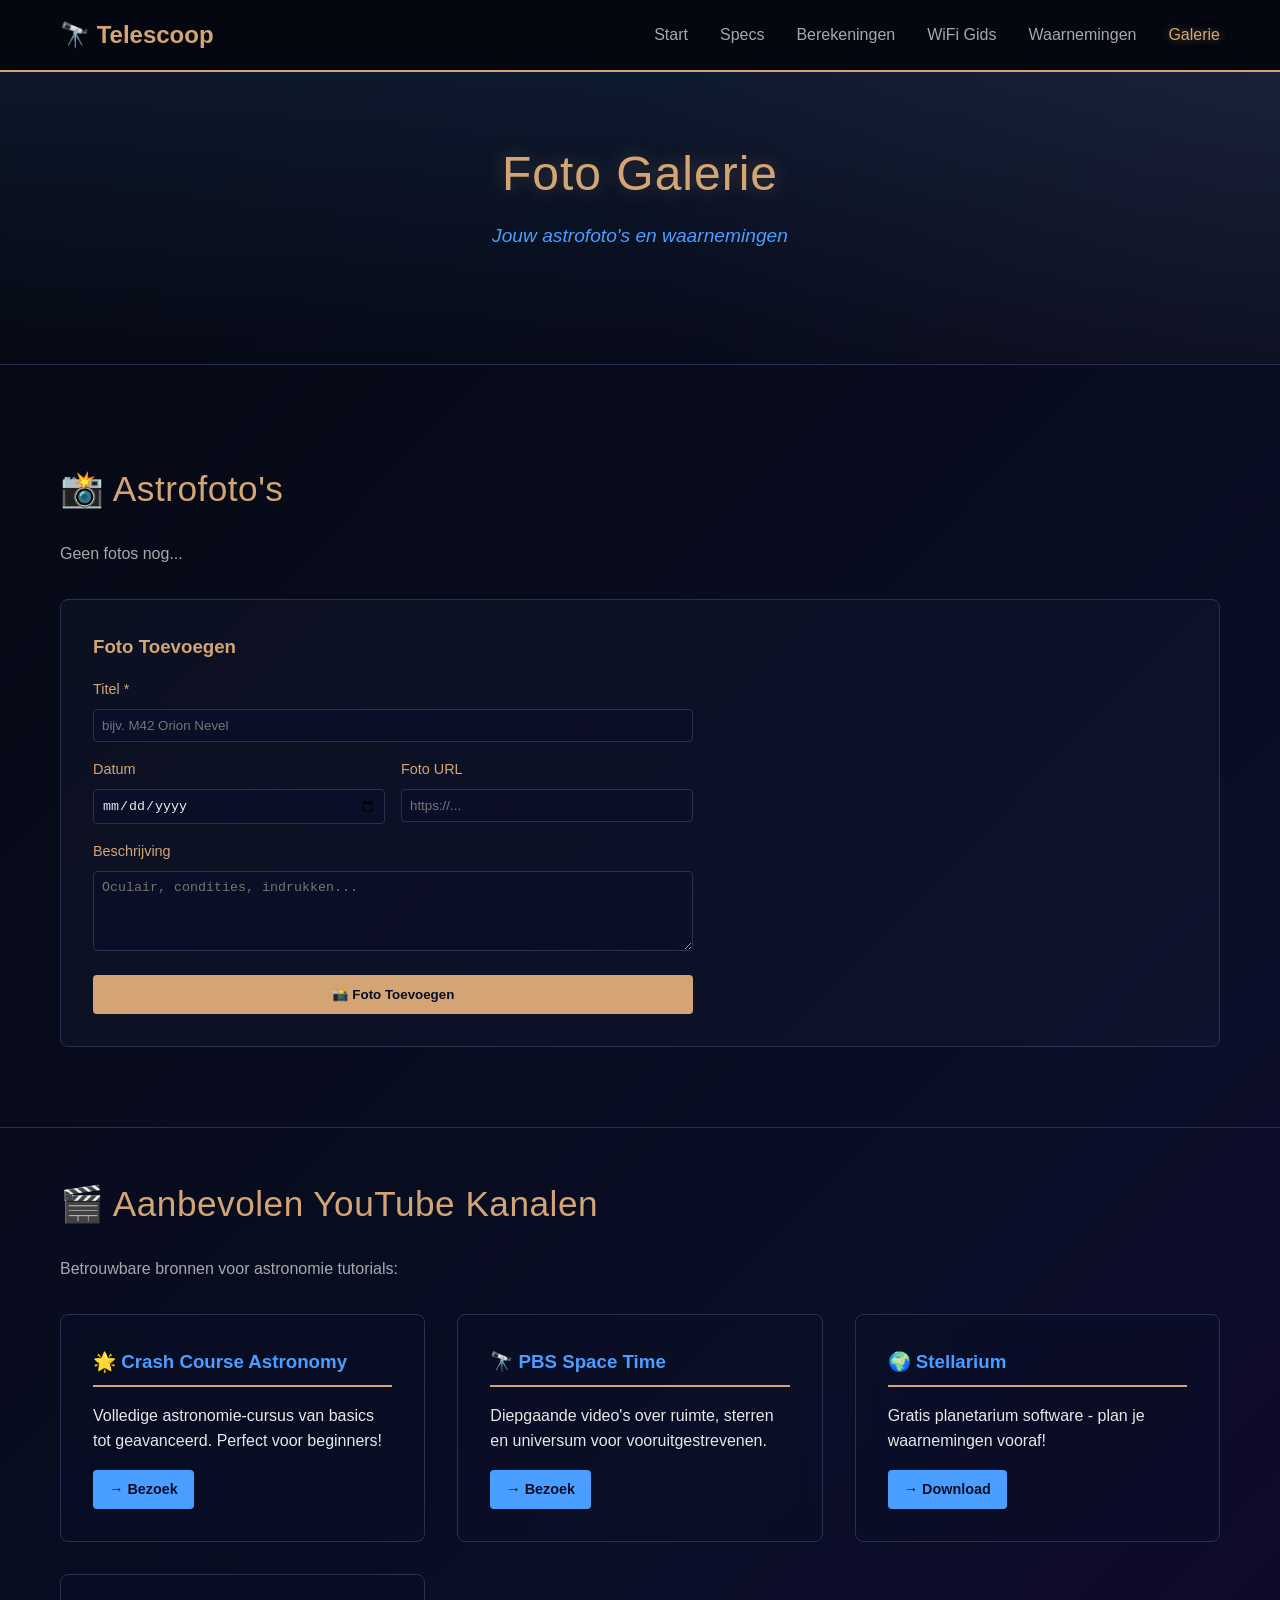
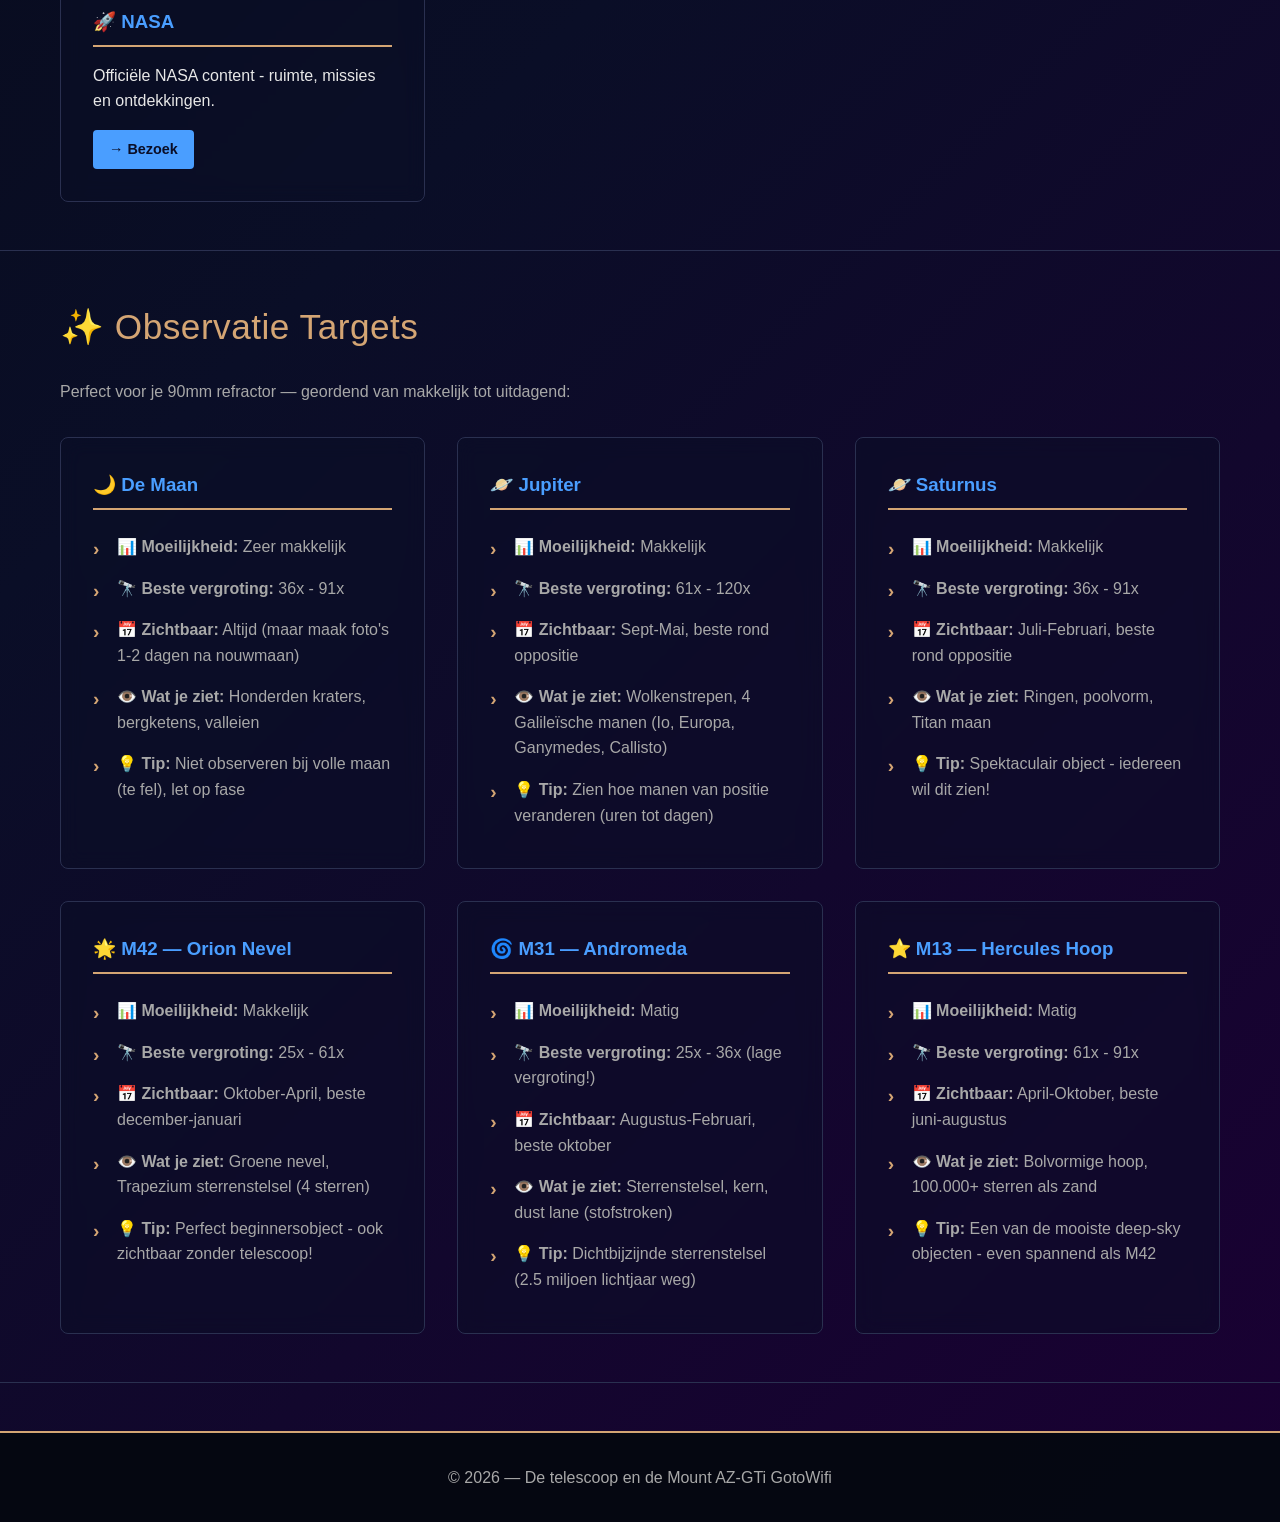
==== commit 17f99104: "Fix: Stellarium link naar officiële website - Changed from broken YouTube channel to stellarium.org " ====
--- a/galerie.html
+++ b/galerie.html
@@ -136,8 +136,8 @@
                     </div>
                     <div class="info-card">
                         <h3>🌍 Stellarium</h3>
-                        <p>Tutorials voor gratis planetarium software - ideaal met je telescoop!</p>
-                        <a href="https://www.youtube.com/@stellarium_org" target="_blank" style="display: inline-block; margin-top: 1rem; padding: 0.5rem 1rem; background: var(--accent-blue); color: var(--bg-dark); border-radius: 4px; text-decoration: none; font-weight: bold; font-size: 0.9rem;">→ Bezoek</a>
+                        <p>Gratis planetarium software - plan je waarnemingen vooraf!</p>
+                        <a href="https://stellarium.org" target="_blank" style="display: inline-block; margin-top: 1rem; padding: 0.5rem 1rem; background: var(--accent-blue); color: var(--bg-dark); border-radius: 4px; text-decoration: none; font-weight: bold; font-size: 0.9rem;">→ Download</a>
                     </div>
                     <div class="info-card">
                         <h3>🚀 NASA</h3>
